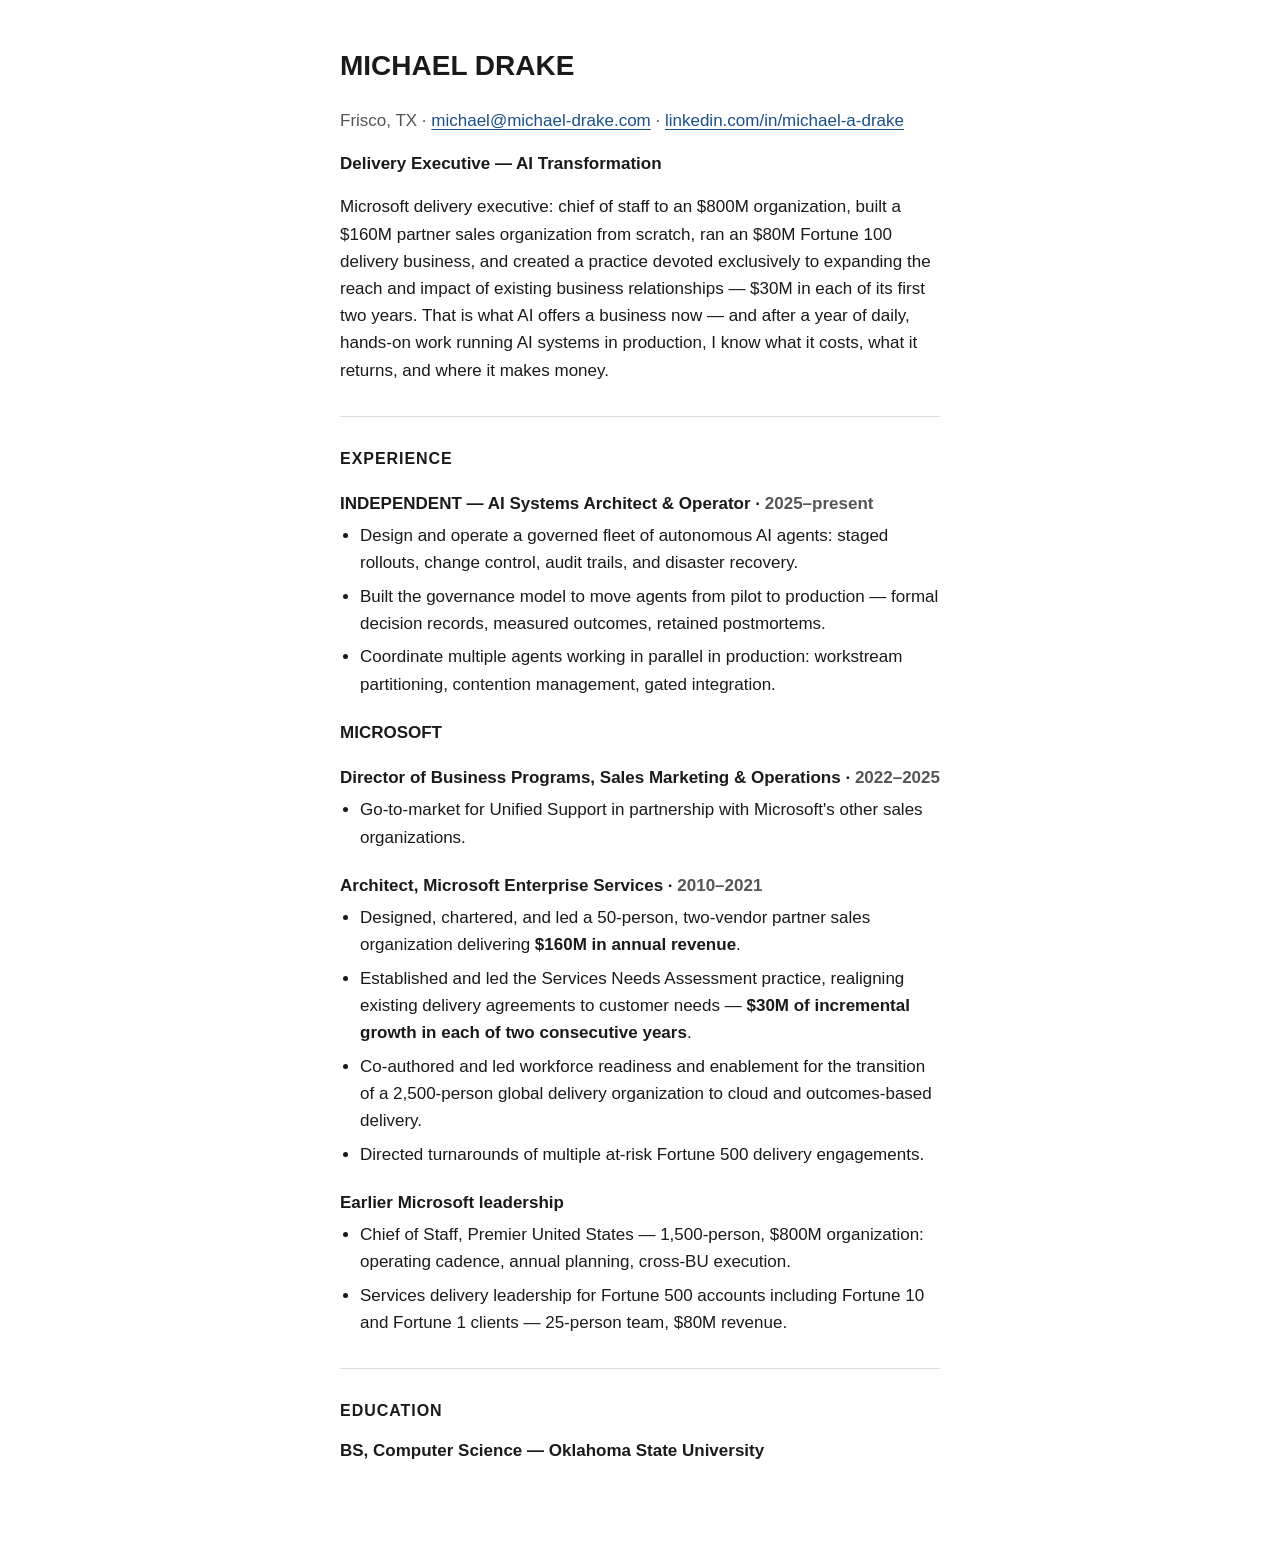
==== resume/index.html @ cbc1df0e "michael-drake.com v1" ====
<!doctype html>
<html lang="en">
<head>
<meta charset="utf-8">
<meta name="viewport" content="width=device-width, initial-scale=1">
<meta http-equiv="Content-Security-Policy" content="default-src 'none'; style-src 'self'; base-uri 'none'; form-action 'none'">
<meta name="referrer" content="no-referrer">
<title>Resume · Michael Drake</title>
<link rel="stylesheet" href="../style.css">
</head>
<body>
<main>
<h1><a href="../">MICHAEL DRAKE</a></h1>

<p class="contact">Frisco, TX · <a href="mailto:michael@michael-drake.com">michael@michael-drake.com</a> · <a href="https://www.linkedin.com/in/michael-a-drake">linkedin.com/in/michael-a-drake</a></p>

<p><strong>Delivery Executive — AI Transformation</strong></p>

<p>Microsoft delivery executive: chief of staff to an $800M organization, built a $160M partner sales organization from scratch, ran an $80M Fortune 100 delivery business, and created a practice devoted exclusively to expanding the reach and impact of existing business relationships — $30M in each of its first two years. That is what AI offers a business now — and after a year of daily, hands-on work running AI systems in production, I know what it costs, what it returns, and where it makes money.</p>

<hr>

<h2>EXPERIENCE</h2>

<h3>INDEPENDENT — AI Systems Architect &amp; Operator · <span class="when">2025–present</span></h3>
<ul>
<li>Design and operate a governed fleet of autonomous AI agents: staged rollouts, change control, audit trails, and disaster recovery.</li>
<li>Built the governance model to move agents from pilot to production — formal decision records, measured outcomes, retained postmortems.</li>
<li>Coordinate multiple agents working in parallel in production: workstream partitioning, contention management, gated integration.</li>
</ul>

<h3>MICROSOFT</h3>

<h3>Director of Business Programs, Sales Marketing &amp; Operations · <span class="when">2022–2025</span></h3>
<ul>
<li>Go-to-market for Unified Support in partnership with Microsoft's other sales organizations.</li>
</ul>

<h3>Architect, Microsoft Enterprise Services · <span class="when">2010–2021</span></h3>
<ul>
<li>Designed, chartered, and led a 50-person, two-vendor partner sales organization delivering <strong>$160M in annual revenue</strong>.</li>
<li>Established and led the Services Needs Assessment practice, realigning existing delivery agreements to customer needs — <strong>$30M of incremental growth in each of two consecutive years</strong>.</li>
<li>Co-authored and led workforce readiness and enablement for the transition of a 2,500-person global delivery organization to cloud and outcomes-based delivery.</li>
<li>Directed turnarounds of multiple at-risk Fortune 500 delivery engagements.</li>
</ul>

<h3>Earlier Microsoft leadership</h3>
<ul>
<li>Chief of Staff, Premier United States — 1,500-person, $800M organization: operating cadence, annual planning, cross-BU execution.</li>
<li>Services delivery leadership for Fortune 500 accounts including Fortune 10 and Fortune 1 clients — 25-person team, $80M revenue.</li>
</ul>

<hr>

<h2>EDUCATION</h2>

<p><strong>BS, Computer Science — Oklahoma State University</strong></p>
</main>
</body>
</html>
---- style.css ----
:root {
  color-scheme: light dark;
  --bg: #ffffff;
  --fg: #1a1a1a;
  --muted: #555555;
  --rule: #dddddd;
  --link: #1a4f8b;
}

@media (prefers-color-scheme: dark) {
  :root {
    --bg: #161616;
    --fg: #e6e6e6;
    --muted: #a6a6a6;
    --rule: #333333;
    --link: #8ab4e8;
  }
}

* { box-sizing: border-box; }

html {
  -webkit-text-size-adjust: 100%;
  text-size-adjust: 100%;
}

body {
  margin: 0;
  background: var(--bg);
  color: var(--fg);
  font-family: -apple-system, BlinkMacSystemFont, "Segoe UI", Roboto, "Helvetica Neue", Arial, sans-serif;
  font-size: 1.0625rem;
  line-height: 1.6;
}

main {
  max-width: 40rem;
  margin: 0 auto;
  padding: 3rem 1.25rem 4rem;
}

h1, h2, h3 { line-height: 1.25; }

h1 { font-size: 1.75rem; margin: 0 0 1.5rem; }
h2 { font-size: 1rem; letter-spacing: 0.06em; margin: 2rem 0 1rem; }
h3 { font-size: 1.0625rem; margin: 1.5rem 0 0.5rem; }

p { margin: 0 0 1rem; }

ul { margin: 0 0 1rem; padding-left: 1.25rem; }
li { margin-bottom: 0.4rem; }

a { color: var(--link); text-underline-offset: 0.15em; }
h1 a { color: inherit; text-decoration: none; }

hr {
  border: 0;
  border-top: 1px solid var(--rule);
  margin: 2rem 0;
}

.contact { color: var(--muted); }
.contact a { overflow-wrap: anywhere; }

.when { color: var(--muted); white-space: nowrap; }
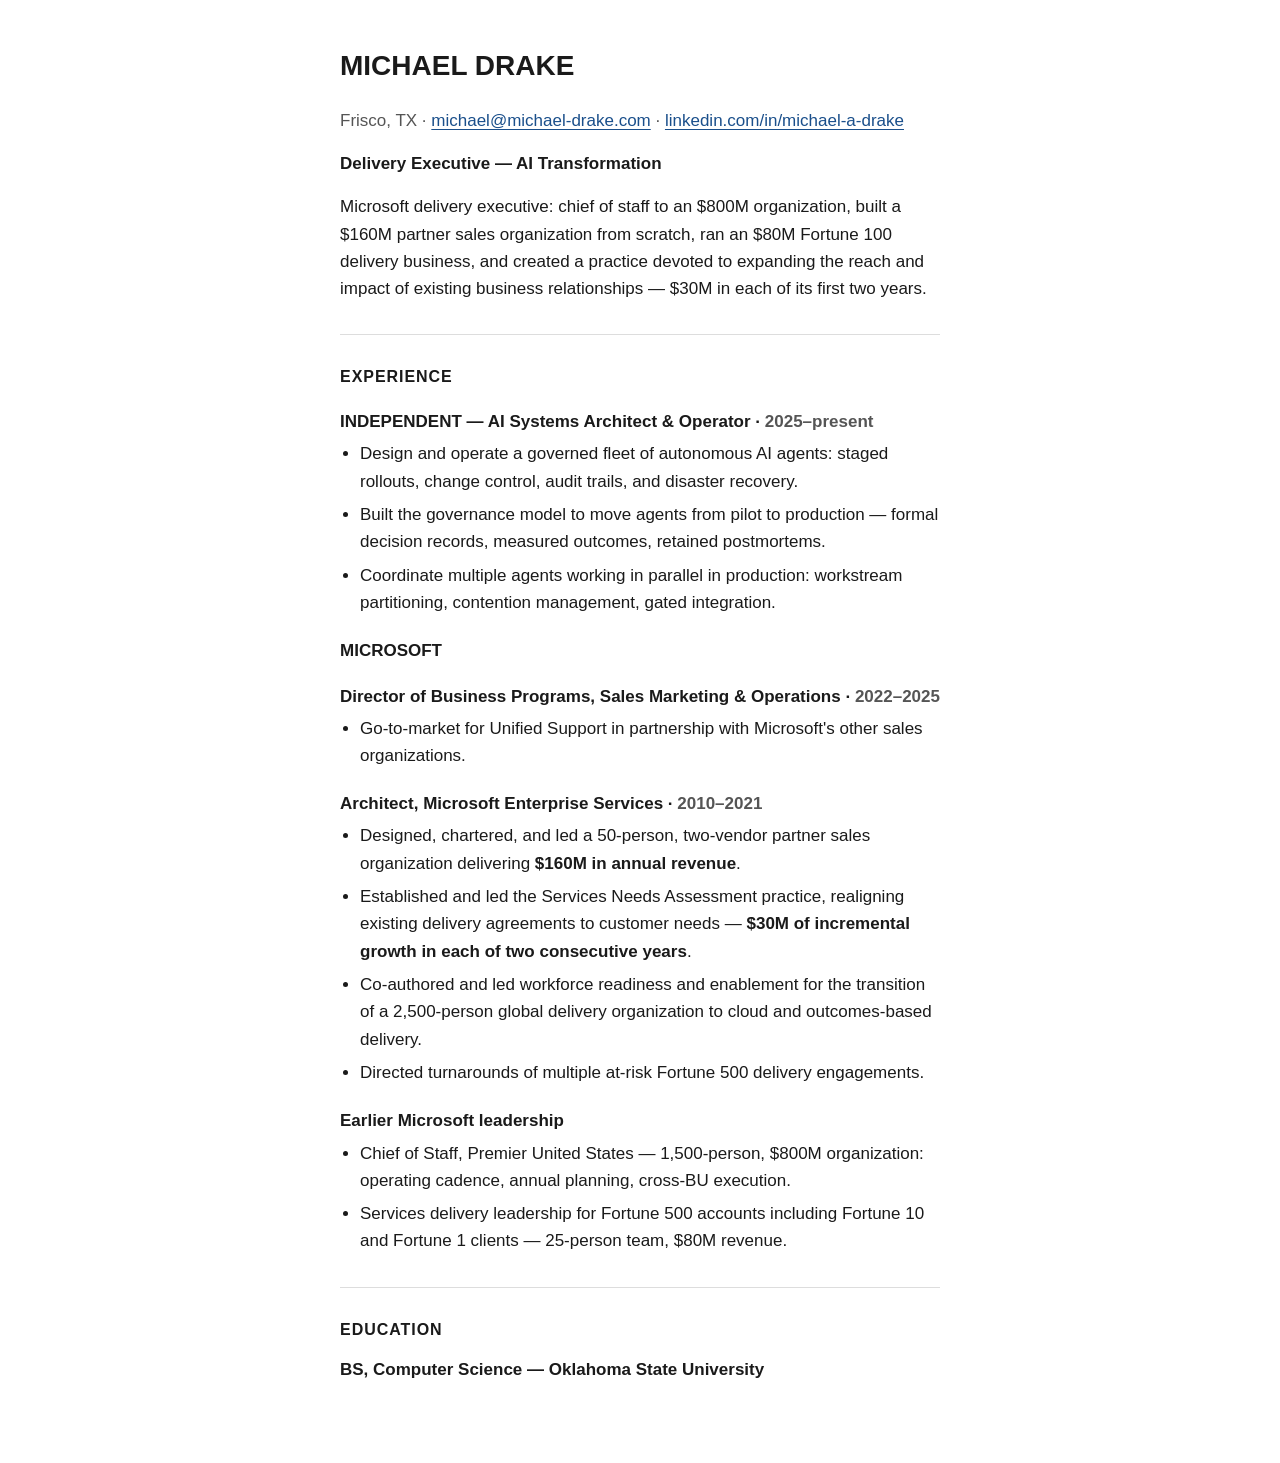
==== commit 5c78ca9f: "Trim resume summary" ====
--- a/resume/index.html
+++ b/resume/index.html
@@ -16,7 +16,7 @@
 
 <p><strong>Delivery Executive — AI Transformation</strong></p>
 
-<p>Microsoft delivery executive: chief of staff to an $800M organization, built a $160M partner sales organization from scratch, ran an $80M Fortune 100 delivery business, and created a practice devoted exclusively to expanding the reach and impact of existing business relationships — $30M in each of its first two years. That is what AI offers a business now — and after a year of daily, hands-on work running AI systems in production, I know what it costs, what it returns, and where it makes money.</p>
+<p>Microsoft delivery executive: chief of staff to an $800M organization, built a $160M partner sales organization from scratch, ran an $80M Fortune 100 delivery business, and created a practice devoted to expanding the reach and impact of existing business relationships — $30M in each of its first two years.</p>
 
 <hr>
 
